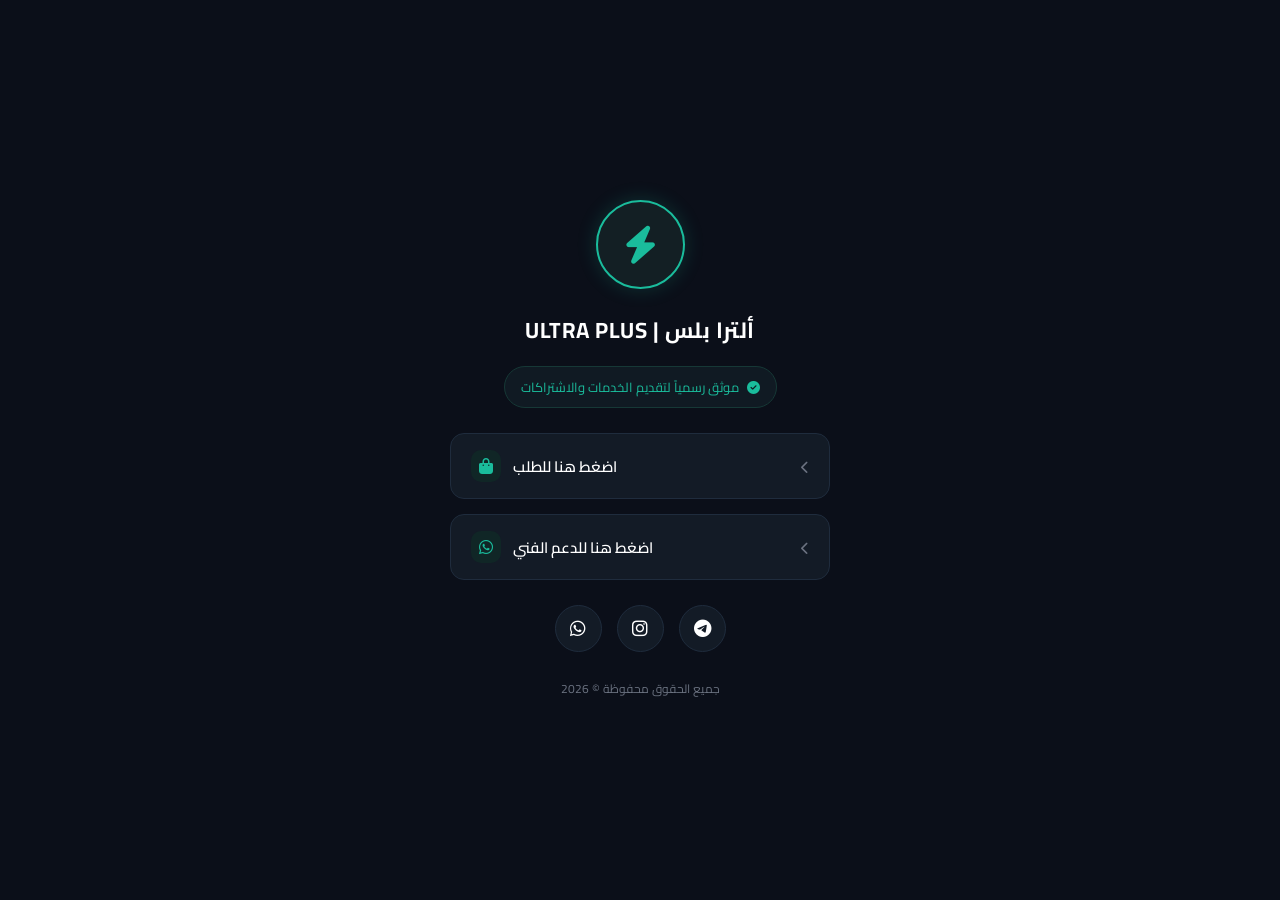
==== index.html @ 0cb1d500 "Update index.html" ====
<!DOCTYPE html>
<html lang="ar" dir="rtl">
<head>
    <meta charset="UTF-8">
    <meta name="viewport" content="width=device-width, initial-scale=1.0">
    <title>ألترا بلس | ULTRA PLUS</title>
    <link rel="stylesheet" href="https://cdnjs.cloudflare.com/ajax/libs/font-awesome/6.4.0/css/all.min.css">
    <style>
        @import url('https://fonts.googleapis.com/css2?family=Cairo:wght@400;600;700&display=swap');

        body.landing-body {
            background-color: #0b0f19;
            color: #ffffff;
            font-family: 'Cairo', sans-serif;
            margin: 0;
            padding: 0;
            display: flex;
            flex-direction: column;
            align-items: center;
            justify-content: center;
            min-height: 100vh;
        }

        .landing-container {
            width: 100%;
            max-width: 420px;
            padding: 20px;
            text-align: center;
            box-sizing: border-box;
        }

        .landing-logo {
            width: 85px;
            height: 85px;
            background-color: #131f24;
            border: 2px solid #1abc9c;
            border-radius: 50%;
            display: flex;
            align-items: center;
            justify-content: center;
            margin: 0 auto 20px auto;
            box-shadow: 0 0 20px rgba(26, 188, 156, 0.2);
        }

        .landing-logo i {
            font-size: 38px;
            color: #1abc9c;
        }

        .landing-title {
            font-size: 22px;
            font-weight: bold;
            margin-bottom: 15px;
            letter-spacing: 0.5px;
        }

        .landing-title span {
            color: #ffffff;
        }

        .verified-badge {
            background-color: #101a23;
            border: 1px solid #163836;
            color: #1abc9c;
            padding: 8px 16px;
            border-radius: 30px;
            font-size: 13px;
            margin-bottom: 25px;
            display: inline-flex;
            align-items: center;
            gap: 8px;
        }

        .verified-badge i {
            color: #1abc9c;
        }

        .landing-btn {
            display: flex;
            align-items: center;
            justify-content: space-between;
            background-color: #131b26;
            border: 1px solid #1f2c3d;
            color: #ffffff;
            padding: 16px 20px;
            border-radius: 14px;
            text-decoration: none;
            margin-bottom: 15px;
            transition: 0.3s;
        }

        .landing-btn:hover {
            border-color: #1abc9c;
        }

        .btn-right-content {
            display: flex;
            align-items: center;
            gap: 12px;
            font-size: 15px;
            font-weight: 600;
        }

        .btn-right-content i {
            color: #1abc9c;
            background-color: #102626;
            padding: 8px;
            border-radius: 10px;
            font-size: 16px;
        }

        .btn-left-content i {
            color: #6b7280;
            font-size: 13px;
        }

        .social-icons {
            display: flex;
            justify-content: center;
            gap: 15px;
            margin: 25px 0;
        }

        .social-icons a {
            color: #ffffff;
            background-color: #131b26;
            border: 1px solid #1f2c3d;
            width: 45px;
            height: 45px;
            border-radius: 50%;
            display: flex;
            align-items: center;
            justify-content: center;
            font-size: 18px;
            transition: 0.3s;
            text-decoration: none;
        }

        .social-icons a:hover {
            border-color: #1abc9c;
            color: #1abc9c;
        }

        .landing-footer {
            color: #6b7280;
            font-size: 12px;
            margin-top: 15px;
        }
    </style>
</head>
<body class="landing-body">

    <div class="landing-container">
        <!-- الأيقونة اللي فوق -->
        <div class="landing-logo">
            <i class="fa-solid fa-bolt"></i>
        </div>

        <!-- العنوان -->
        <h1 class="landing-title">ألترا بلس <span>| ULTRA PLUS</span></h1>
        
        <!-- شارة التوثيق -->
        <div class="verified-badge">
            <i class="fa-solid fa-circle-check"></i> موثق رسمياً لتقديم الخدمات والاشتراكات
        </div>

        <!-- زر الطلب -->
        <a href="store.html" class="landing-btn">
            <div class="btn-left-content"><i class="fa-solid fa-chevron-left"></i></div>
            <div class="btn-right-content">
                <span>اضغط هنا للطلب</span>
                <i class="fa-solid fa-bag-shopping"></i>
            </div>
        </a>

        <!-- زر الدعم الفني -->
        <a href="https://wa.me/" target="_blank" class="landing-btn">
            <div class="btn-left-content"><i class="fa-solid fa-chevron-left"></i></div>
            <div class="btn-right-content">
                <span>اضغط هنا للدعم الفني</span>
                <i class="fa-brands fa-whatsapp"></i>
            </div>
        </a>

        <!-- أيقونات التواصل الاجتماعي -->
        <div class="social-icons">
            <a href="#"><i class="fa-brands fa-telegram"></i></a>
            <a href="#"><i class="fa-brands fa-instagram"></i></a>
            <a href="#"><i class="fa-brands fa-whatsapp"></i></a>
        </div>

        <footer class="landing-footer">جميع الحقوق محفوظة © 2026</footer>
    </div>

</body>
</html>
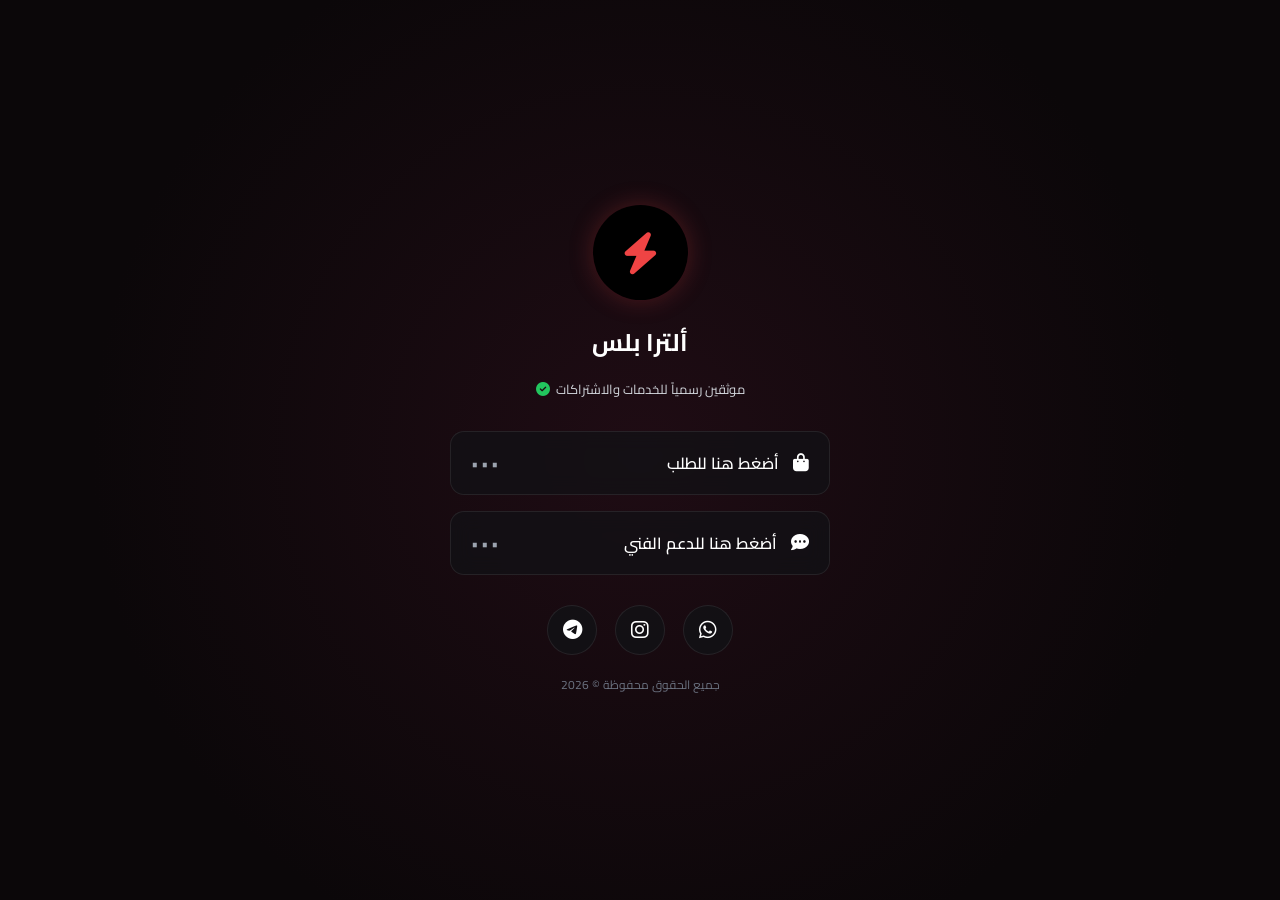
==== commit 52e5a65b: "Update index.html" ====
--- a/index.html
+++ b/index.html
@@ -9,7 +9,8 @@
         @import url('https://fonts.googleapis.com/css2?family=Cairo:wght@400;600;700&display=swap');
 
         body.landing-body {
-            background-color: #0b0f19;
+            background-color: #0b0709;
+            background-image: radial-gradient(circle at center, #1f0c14 0%, #0b0709 70%);
             color: #ffffff;
             font-family: 'Cairo', sans-serif;
             margin: 0;
@@ -19,6 +20,7 @@
             align-items: center;
             justify-content: center;
             min-height: 100vh;
+            direction: rtl;
         }
 
         .landing-container {
@@ -30,166 +32,165 @@
         }
 
         .landing-logo {
-            width: 85px;
-            height: 85px;
-            background-color: #131f24;
-            border: 2px solid #1abc9c;
+            width: 95px;
+            height: 95px;
+            background-color: #000000;
             border-radius: 50%;
             display: flex;
             align-items: center;
             justify-content: center;
             margin: 0 auto 20px auto;
-            box-shadow: 0 0 20px rgba(26, 188, 156, 0.2);
+            box-shadow: 0 0 25px rgba(239, 68, 68, 0.25);
+            overflow: hidden;
         }
 
         .landing-logo i {
-            font-size: 38px;
-            color: #1abc9c;
+            font-size: 42px;
+            color: #ef4444;
         }
 
         .landing-title {
-            font-size: 22px;
+            font-size: 24px;
             font-weight: bold;
-            margin-bottom: 15px;
+            margin-bottom: 8px;
             letter-spacing: 0.5px;
         }
 
-        .landing-title span {
-            color: #ffffff;
-        }
-
         .verified-badge {
-            background-color: #101a23;
-            border: 1px solid #163836;
-            color: #1abc9c;
-            padding: 8px 16px;
-            border-radius: 30px;
+            color: #d1d5db;
             font-size: 13px;
-            margin-bottom: 25px;
+            margin-bottom: 30px;
             display: inline-flex;
             align-items: center;
-            gap: 8px;
+            justify-content: center;
+            gap: 6px;
         }
 
         .verified-badge i {
-            color: #1abc9c;
+            color: #22c55e;
+            font-size: 14px;
         }
 
         .landing-btn {
             display: flex;
             align-items: center;
             justify-content: space-between;
-            background-color: #131b26;
-            border: 1px solid #1f2c3d;
+            background-color: rgba(18, 18, 22, 0.75);
+            border: 1px solid rgba(255, 255, 255, 0.08);
+            backdrop-filter: blur(10px);
             color: #ffffff;
             padding: 16px 20px;
             border-radius: 14px;
             text-decoration: none;
-            margin-bottom: 15px;
+            margin-bottom: 16px;
             transition: 0.3s;
         }
 
         .landing-btn:hover {
-            border-color: #1abc9c;
+            background-color: rgba(30, 30, 38, 0.9);
+            border-color: rgba(239, 68, 68, 0.4);
         }
 
         .btn-right-content {
             display: flex;
             align-items: center;
-            gap: 12px;
-            font-size: 15px;
+            gap: 14px;
+            font-size: 16px;
             font-weight: 600;
         }
 
         .btn-right-content i {
-            color: #1abc9c;
-            background-color: #102626;
-            padding: 8px;
-            border-radius: 10px;
-            font-size: 16px;
+            font-size: 18px;
+            color: #ffffff;
         }
 
-        .btn-left-content i {
-            color: #6b7280;
-            font-size: 13px;
+        .btn-dots {
+            color: #9ca3af;
+            font-size: 16px;
+            letter-spacing: 2px;
         }
 
         .social-icons {
             display: flex;
             justify-content: center;
-            gap: 15px;
-            margin: 25px 0;
+            gap: 18px;
+            margin: 30px 0 20px 0;
         }
 
         .social-icons a {
             color: #ffffff;
-            background-color: #131b26;
-            border: 1px solid #1f2c3d;
-            width: 45px;
-            height: 45px;
+            background-color: rgba(18, 18, 22, 0.8);
+            border: 1px solid rgba(255, 255, 255, 0.08);
+            width: 48px;
+            height: 48px;
             border-radius: 50%;
             display: flex;
             align-items: center;
             justify-content: center;
-            font-size: 18px;
+            font-size: 20px;
             transition: 0.3s;
             text-decoration: none;
         }
 
         .social-icons a:hover {
-            border-color: #1abc9c;
-            color: #1abc9c;
+            background-color: rgba(30, 30, 38, 1);
+            border-color: rgba(239, 68, 68, 0.4);
         }
 
         .landing-footer {
             color: #6b7280;
             font-size: 12px;
-            margin-top: 15px;
+            margin-top: 20px;
+            line-height: 1.6;
         }
     </style>
 </head>
 <body class="landing-body">
 
     <div class="landing-container">
-        <!-- الأيقونة اللي فوق -->
+        <!-- الشعار الدائري -->
         <div class="landing-logo">
             <i class="fa-solid fa-bolt"></i>
         </div>
 
         <!-- العنوان -->
-        <h1 class="landing-title">ألترا بلس <span>| ULTRA PLUS</span></h1>
+        <h1 class="landing-title">ألترا بلس</h1>
         
         <!-- شارة التوثيق -->
         <div class="verified-badge">
-            <i class="fa-solid fa-circle-check"></i> موثق رسمياً لتقديم الخدمات والاشتراكات
+            <span>موثقين رسمياً للخدمات والاشتراكات</span>
+            <i class="fa-solid fa-circle-check"></i>
         </div>
 
         <!-- زر الطلب -->
         <a href="store.html" class="landing-btn">
-            <div class="btn-left-content"><i class="fa-solid fa-chevron-left"></i></div>
             <div class="btn-right-content">
-                <span>اضغط هنا للطلب</span>
                 <i class="fa-solid fa-bag-shopping"></i>
+                <span>أضغط هنا للطلب</span>
             </div>
+            <div class="btn-dots">•••</div>
         </a>
 
         <!-- زر الدعم الفني -->
         <a href="https://wa.me/" target="_blank" class="landing-btn">
-            <div class="btn-left-content"><i class="fa-solid fa-chevron-left"></i></div>
             <div class="btn-right-content">
-                <span>اضغط هنا للدعم الفني</span>
-                <i class="fa-brands fa-whatsapp"></i>
+                <i class="fa-solid fa-comment-dots"></i>
+                <span>أضغط هنا للدعم الفني</span>
             </div>
+            <div class="btn-dots">•••</div>
         </a>
 
         <!-- أيقونات التواصل الاجتماعي -->
         <div class="social-icons">
+            <a href="#"><i class="fa-brands fa-whatsapp"></i></a>
+            <a href="#"><i class="fa-brands fa-instagram"></i></a>
             <a href="#"><i class="fa-brands fa-telegram"></i></a>
-            <a href="#"><i class="fa-brands fa-instagram"></i></a>
-            <a href="#"><i class="fa-brands fa-whatsapp"></i></a>
         </div>
 
-        <footer class="landing-footer">جميع الحقوق محفوظة © 2026</footer>
+        <!-- الفوتر -->
+        <footer class="landing-footer">
+            جميع الحقوق محفوظة © 2026
+        </footer>
     </div>
 
 </body>
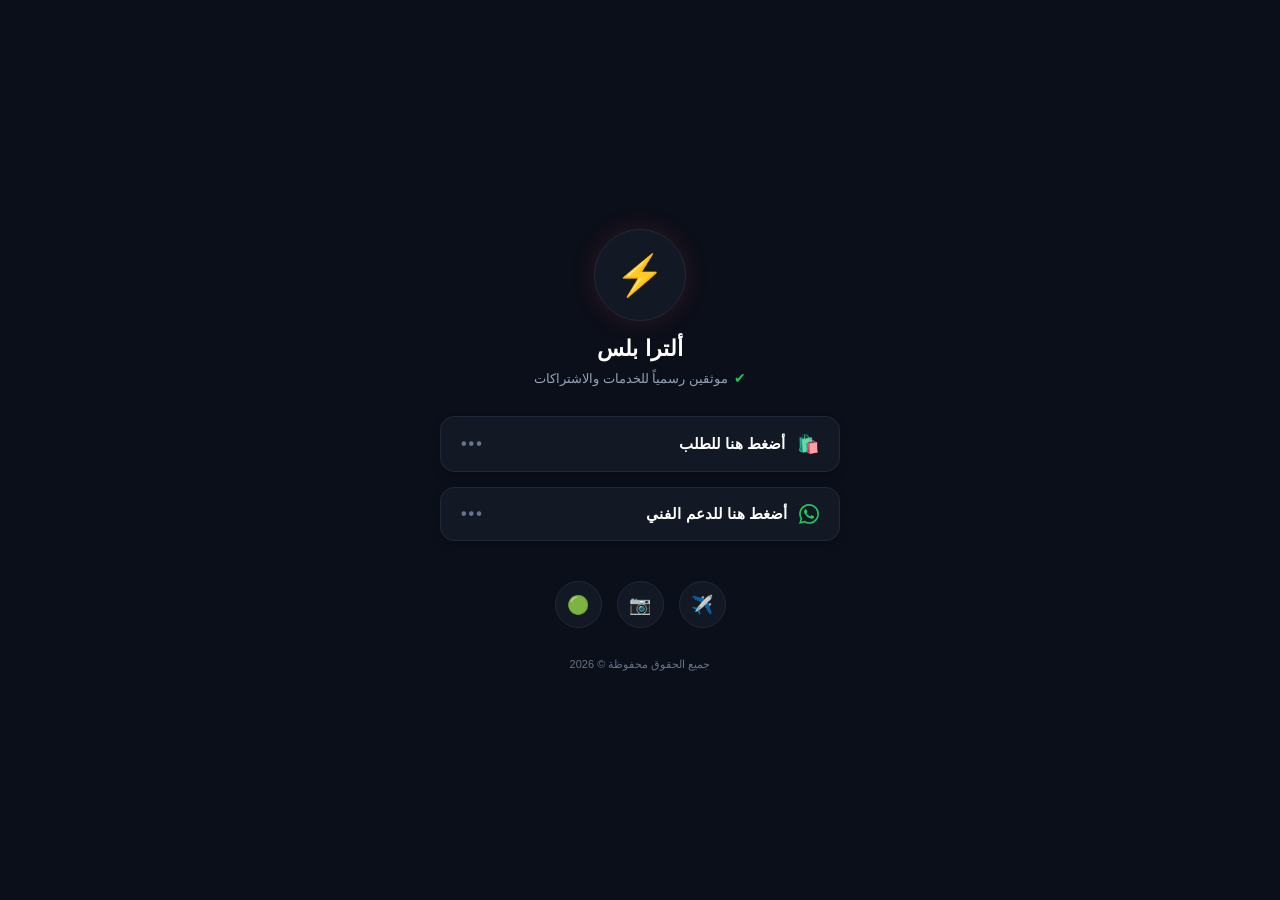
==== commit 186945d5: "Update index.html" ====
--- a/index.html
+++ b/index.html
@@ -3,195 +3,211 @@
 <head>
     <meta charset="UTF-8">
     <meta name="viewport" content="width=device-width, initial-scale=1.0">
-    <title>ألترا بلس | ULTRA PLUS</title>
-    <link rel="stylesheet" href="https://cdnjs.cloudflare.com/ajax/libs/font-awesome/6.4.0/css/all.min.css">
+    <title>ألترا بلس</title>
     <style>
-        @import url('https://fonts.googleapis.com/css2?family=Cairo:wght@400;600;700&display=swap');
-
-        body.landing-body {
-            background-color: #0b0709;
-            background-image: radial-gradient(circle at center, #1f0c14 0%, #0b0709 70%);
-            color: #ffffff;
-            font-family: 'Cairo', sans-serif;
+        body {
+            background-color: #0b0f19;
+            font-family: Tahoma, sans-serif;
+            direction: rtl;
+            color: #fff;
             margin: 0;
             padding: 0;
             display: flex;
-            flex-direction: column;
-            align-items: center;
-            justify-content: center;
+            justify-content: center;
+            align-items: center;
             min-height: 100vh;
-            direction: rtl;
-        }
-
-        .landing-container {
+        }
+
+        .profile-container {
             width: 100%;
-            max-width: 420px;
+            max-width: 400px;
             padding: 20px;
             text-align: center;
-            box-sizing: border-box;
-        }
-
-        .landing-logo {
-            width: 95px;
-            height: 95px;
-            background-color: #000000;
+            display: flex;
+            flex-direction: column;
+            align-items: center;
+        }
+
+        /* الشعار والدائرة */
+        .logo-wrapper {
+            width: 90px;
+            height: 90px;
+            background-color: #121824;
             border-radius: 50%;
             display: flex;
             align-items: center;
             justify-content: center;
-            margin: 0 auto 20px auto;
-            box-shadow: 0 0 25px rgba(239, 68, 68, 0.25);
-            overflow: hidden;
-        }
-
-        .landing-logo i {
-            font-size: 42px;
+            margin-bottom: 15px;
+            box-shadow: 0 0 25px rgba(239, 68, 68, 0.15);
+            border: 1px solid #1e293b;
+        }
+
+        .lightning-icon {
+            font-size: 40px;
             color: #ef4444;
         }
 
-        .landing-title {
-            font-size: 24px;
+        /* العنوان */
+        .profile-title {
+            font-size: 22px;
             font-weight: bold;
             margin-bottom: 8px;
-            letter-spacing: 0.5px;
-        }
-
+            color: #fff;
+        }
+
+        /* شارة التوثيق */
         .verified-badge {
-            color: #d1d5db;
+            display: flex;
+            align-items: center;
+            justify-content: center;
+            gap: 6px;
             font-size: 13px;
+            color: #94a3b8;
             margin-bottom: 30px;
-            display: inline-flex;
-            align-items: center;
-            justify-content: center;
-            gap: 6px;
-        }
-
-        .verified-badge i {
+        }
+
+        .verified-badge span {
             color: #22c55e;
             font-size: 14px;
         }
 
-        .landing-btn {
-            display: flex;
-            align-items: center;
-            justify-content: space-between;
-            background-color: rgba(18, 18, 22, 0.75);
-            border: 1px solid rgba(255, 255, 255, 0.08);
-            backdrop-filter: blur(10px);
-            color: #ffffff;
+        /* الأزرار */
+        .action-button {
+            background-color: #121824;
+            border: 1px solid #1e293b;
+            color: #fff;
+            width: 100%;
             padding: 16px 20px;
             border-radius: 14px;
+            font-size: 15px;
+            font-weight: bold;
+            margin-bottom: 15px;
+            display: flex;
+            align-items: center;
+            justify-content: space-between;
+            cursor: pointer;
             text-decoration: none;
-            margin-bottom: 16px;
-            transition: 0.3s;
-        }
-
-        .landing-btn:hover {
-            background-color: rgba(30, 30, 38, 0.9);
-            border-color: rgba(239, 68, 68, 0.4);
-        }
-
-        .btn-right-content {
-            display: flex;
-            align-items: center;
-            gap: 14px;
+            transition: 0.2s ease;
+            box-shadow: 0 4px 10px rgba(0, 0, 0, 0.2);
+            box-sizing: border-box;
+        }
+
+        .action-button:hover {
+            border-color: #ef4444;
+            background-color: #161f30;
+        }
+
+        .btn-content {
+            display: flex;
+            align-items: center;
+            gap: 12px;
+        }
+
+        .btn-icon {
+            font-size: 18px;
+            display: flex;
+            align-items: center;
+            justify-content: center;
+        }
+
+        .btn-icon svg {
+            width: 20px;
+            height: 20px;
+            fill: #22c55e;
+        }
+
+        .dots {
+            color: #64748b;
+            letter-spacing: 2px;
             font-size: 16px;
-            font-weight: 600;
-        }
-
-        .btn-right-content i {
+        }
+
+        /* أيقونات التواصل الاجتماعي */
+        .social-links {
+            display: flex;
+            justify-content: center;
+            gap: 15px;
+            margin: 25px 0 20px 0;
+        }
+
+        .social-icon {
+            width: 45px;
+            height: 45px;
+            background-color: #121824;
+            border: 1px solid #1e293b;
+            border-radius: 50%;
+            display: flex;
+            align-items: center;
+            justify-content: center;
+            color: #fff;
+            text-decoration: none;
             font-size: 18px;
-            color: #ffffff;
-        }
-
-        .btn-dots {
-            color: #9ca3af;
-            font-size: 16px;
-            letter-spacing: 2px;
-        }
-
-        .social-icons {
-            display: flex;
-            justify-content: center;
-            gap: 18px;
-            margin: 30px 0 20px 0;
-        }
-
-        .social-icons a {
-            color: #ffffff;
-            background-color: rgba(18, 18, 22, 0.8);
-            border: 1px solid rgba(255, 255, 255, 0.08);
-            width: 48px;
-            height: 48px;
-            border-radius: 50%;
-            display: flex;
-            align-items: center;
-            justify-content: center;
-            font-size: 20px;
-            transition: 0.3s;
-            text-decoration: none;
-        }
-
-        .social-icons a:hover {
-            background-color: rgba(30, 30, 38, 1);
-            border-color: rgba(239, 68, 68, 0.4);
-        }
-
-        .landing-footer {
-            color: #6b7280;
-            font-size: 12px;
-            margin-top: 20px;
-            line-height: 1.6;
+            transition: 0.2s;
+        }
+
+        .social-icon:hover {
+            background-color: #1e293b;
+            border-color: #64748b;
+        }
+
+        /* حقوق النشر */
+        .footer-text {
+            font-size: 11px;
+            color: #64748b;
+            margin-top: 10px;
         }
     </style>
 </head>
-<body class="landing-body">
-
-    <div class="landing-container">
-        <!-- الشعار الدائري -->
-        <div class="landing-logo">
-            <i class="fa-solid fa-bolt"></i>
+<body>
+
+<div class="profile-container">
+    
+    <!-- الشعار الدائري -->
+    <div class="logo-wrapper">
+        <div class="lightning-icon">⚡</div>
+    </div>
+
+    <!-- اسم المتجر -->
+    <div class="profile-title">ألترا بلس</div>
+
+    <!-- شارة التوثيق -->
+    <div class="verified-badge">
+        <span>✔</span> موثقين رسمياً للخدمات والاشتراكات
+    </div>
+
+    <!-- زر الطلب -->
+    <a href="#" class="action-button">
+        <div class="btn-content">
+            <span class="btn-icon">🛍️</span>
+            <span>أضغط هنا للطلب</span>
         </div>
-
-        <!-- العنوان -->
-        <h1 class="landing-title">ألترا بلس</h1>
-        
-        <!-- شارة التوثيق -->
-        <div class="verified-badge">
-            <span>موثقين رسمياً للخدمات والاشتراكات</span>
-            <i class="fa-solid fa-circle-check"></i>
+        <div class="dots">•••</div>
+    </a>
+
+    <!-- زر الدعم الفني (بأيقونة الواتساب الرسمية) -->
+    <a href="#" class="action-button">
+        <div class="btn-content">
+            <span class="btn-icon">
+                <svg viewBox="0 0 24 24"><path d="M.057 24l1.687-6.163c-1.041-1.804-1.588-3.849-1.587-5.946.003-6.556 5.338-11.891 11.893-11.891 3.181.001 6.167 1.24 8.413 3.488 2.245 2.248 3.481 5.236 3.48 8.414-.003 6.557-5.338 11.892-11.893 11.892-1.99-.001-3.951-.5-5.688-1.448l-6.305 1.654zm6.597-3.807c1.676.995 3.276 1.591 5.392 1.592 5.448 0 9.886-4.434 9.889-9.885.002-5.462-4.415-9.89-9.881-9.892-5.452 0-9.887 4.434-9.889 9.884-.001 2.225.651 3.891 1.746 5.634l-.999 3.648 3.742-.981zm11.387-5.464c-.074-.124-.272-.198-.57-.347-.297-.149-1.758-.868-2.031-.967-.272-.099-.47-.149-.669.149-.198.297-.768.967-.941 1.165-.173.198-.347.223-.644.074-.297-.149-1.255-.462-2.39-1.475-.883-.788-1.48-1.761-1.653-2.059-.173-.297-.018-.458.13-.606.134-.133.297-.347.446-.521.151-.172.2-.296.3-.495.099-.198.05-.372-.025-.521-.075-.124-.669-1.611-.916-2.206-.242-.579-.487-.501-.669-.51l-.57-.01c-.198 0-.52.074-.792.372s-1.04 1.016-1.04 2.479 1.065 2.876 1.213 3.074c.149.198 2.095 3.2 5.076 4.487.709.306 1.263.489 1.694.626.712.226 1.36.194 1.872.118.571-.085 1.758-.719 2.006-1.413.248-.695.248-1.29.173-1.414z"/></svg>
+            </span>
+            <span>أضغط هنا للدعم الفني</span>
         </div>
-
-        <!-- زر الطلب -->
-        <a href="store.html" class="landing-btn">
-            <div class="btn-right-content">
-                <i class="fa-solid fa-bag-shopping"></i>
-                <span>أضغط هنا للطلب</span>
-            </div>
-            <div class="btn-dots">•••</div>
-        </a>
-
-        <!-- زر الدعم الفني -->
-        <a href="https://wa.me/" target="_blank" class="landing-btn">
-            <div class="btn-right-content">
-                <i class="fa-solid fa-comment-dots"></i>
-                <span>أضغط هنا للدعم الفني</span>
-            </div>
-            <div class="btn-dots">•••</div>
-        </a>
-
-        <!-- أيقونات التواصل الاجتماعي -->
-        <div class="social-icons">
-            <a href="#"><i class="fa-brands fa-whatsapp"></i></a>
-            <a href="#"><i class="fa-brands fa-instagram"></i></a>
-            <a href="#"><i class="fa-brands fa-telegram"></i></a>
-        </div>
-
-        <!-- الفوتر -->
-        <footer class="landing-footer">
-            جميع الحقوق محفوظة © 2026
-        </footer>
-    </div>
+        <div class="dots">•••</div>
+    </a>
+
+    <!-- وسائل التواصل الاجتماعي -->
+    <div class="social-links">
+        <a href="#" class="social-icon">✈️</a>
+        <a href="#" class="social-icon">📷</a>
+        <a href="#" class="social-icon">🟢</a>
+    </div>
+
+    <!-- حقوق النشر -->
+    <div class="footer-text">
+        جميع الحقوق محفوظة © 2026
+    </div>
+
+</div>
 
 </body>
 </html>
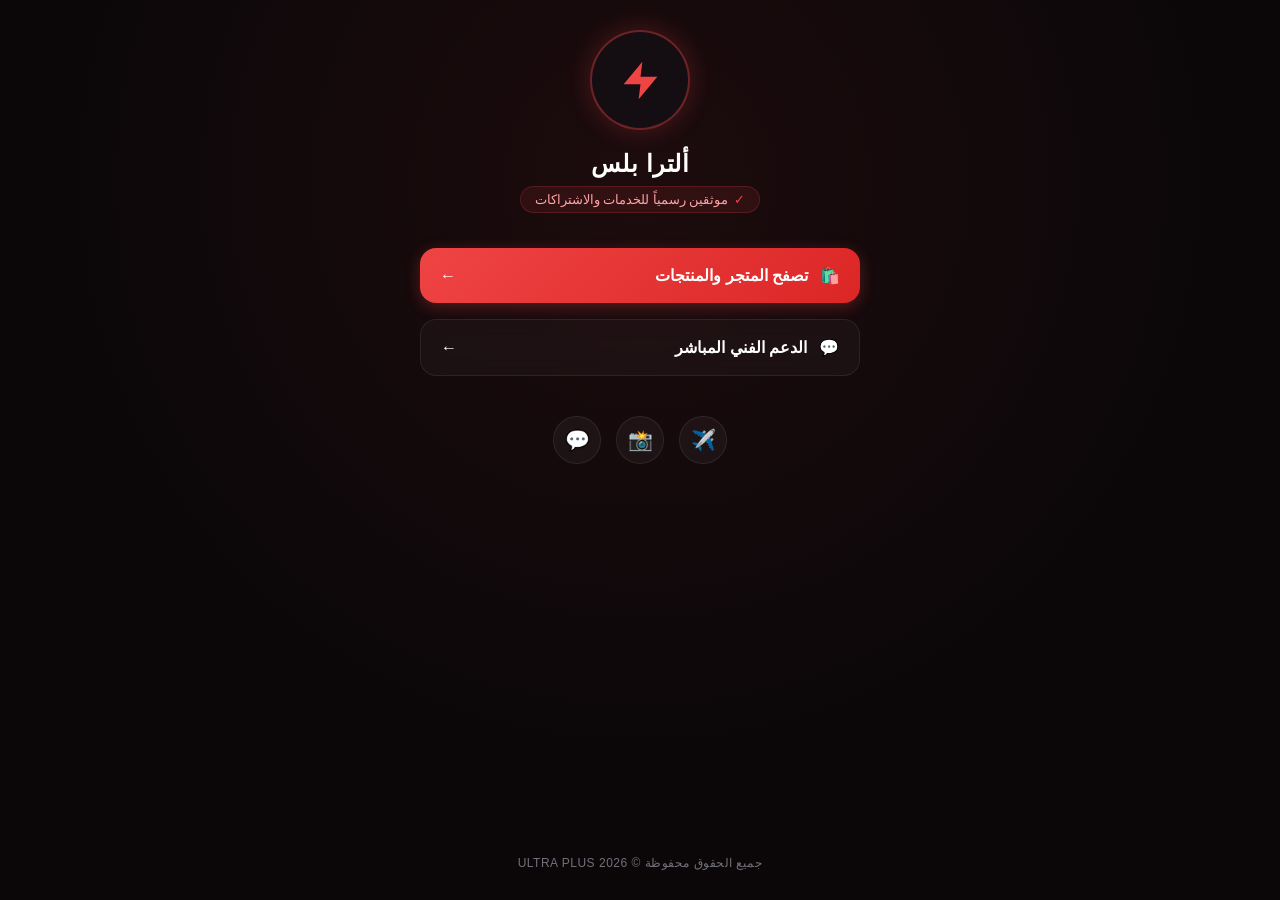
==== commit f2875bbb: "Update index.html" ====
--- a/index.html
+++ b/index.html
@@ -3,211 +3,195 @@
 <head>
     <meta charset="UTF-8">
     <meta name="viewport" content="width=device-width, initial-scale=1.0">
-    <title>ألترا بلس</title>
+    <title>ألترا بلس | ULTRA PLUS</title>
     <style>
-        body {
-            background-color: #0b0f19;
-            font-family: Tahoma, sans-serif;
-            direction: rtl;
-            color: #fff;
+        * {
             margin: 0;
             padding: 0;
-            display: flex;
-            justify-content: center;
-            align-items: center;
+            box-sizing: border-box;
+            font-family: 'Segoe UI', Tahoma, Geneva, Verdana, sans-serif;
+        }
+        body {
+            background-color: #0b0709;
+            color: #ffffff;
             min-height: 100vh;
-        }
-
-        .profile-container {
-            width: 100%;
-            max-width: 400px;
-            padding: 20px;
-            text-align: center;
             display: flex;
             flex-direction: column;
             align-items: center;
+            justify-content: space-between;
+            padding: 30px 20px;
+            background-image: radial-gradient(circle at 50% 20%, rgba(239, 68, 68, 0.08) 0%, transparent 60%);
         }
-
-        /* الشعار والدائرة */
-        .logo-wrapper {
-            width: 90px;
-            height: 90px;
-            background-color: #121824;
+        .main-content {
+            width: 100%;
+            max-width: 440px;
+            display: flex;
+            flex-direction: column;
+            align-items: center;
+            text-align: center;
+        }
+        /* الشعار الدائري الفخم */
+        .logo-container {
+            position: relative;
+            margin-bottom: 20px;
+        }
+        .logo {
+            width: 100px;
+            height: 100px;
             border-radius: 50%;
+            background: #140d12;
+            border: 2px solid rgba(239, 68, 68, 0.4);
             display: flex;
             align-items: center;
             justify-content: center;
-            margin-bottom: 15px;
-            box-shadow: 0 0 25px rgba(239, 68, 68, 0.15);
-            border: 1px solid #1e293b;
+            box-shadow: 0 0 25px rgba(239, 68, 68, 0.25);
         }
-
-        .lightning-icon {
-            font-size: 40px;
+        .logo svg, .logo img {
+            width: 45px;
+            height: 45px;
+            fill: #ef4444;
+        }
+        /* العنوان والتوثيق */
+        h1 {
+            font-size: 24px;
+            font-weight: 800;
+            color: #ffffff;
+            margin-bottom: 8px;
+            letter-spacing: 0.5px;
+        }
+        .verified-badge {
+            display: inline-flex;
+            align-items: center;
+            gap: 6px;
+            background: rgba(239, 68, 68, 0.1);
+            border: 1px solid rgba(239, 68, 68, 0.2);
+            padding: 5px 14px;
+            border-radius: 20px;
+            font-size: 13px;
+            color: #fca5a5;
+            margin-bottom: 35px;
+        }
+        .verified-badge span {
             color: #ef4444;
         }
-
-        /* العنوان */
-        .profile-title {
-            font-size: 22px;
-            font-weight: bold;
-            margin-bottom: 8px;
-            color: #fff;
+        /* الأزرار الرئيسية */
+        .links-container {
+            width: 100%;
+            display: flex;
+            flex-direction: column;
+            gap: 16px;
         }
-
-        /* شارة التوثيق */
-        .verified-badge {
-            display: flex;
-            align-items: center;
-            justify-content: center;
-            gap: 6px;
-            font-size: 13px;
-            color: #94a3b8;
-            margin-bottom: 30px;
-        }
-
-        .verified-badge span {
-            color: #22c55e;
-            font-size: 14px;
-        }
-
-        /* الأزرار */
-        .action-button {
-            background-color: #121824;
-            border: 1px solid #1e293b;
-            color: #fff;
-            width: 100%;
-            padding: 16px 20px;
-            border-radius: 14px;
-            font-size: 15px;
-            font-weight: bold;
-            margin-bottom: 15px;
+        .btn {
+            background: rgba(255, 255, 255, 0.03);
+            border: 1px solid rgba(255, 255, 255, 0.08);
+            border-radius: 16px;
+            padding: 18px 20px;
+            color: #ffffff;
+            text-decoration: none;
+            font-size: 16px;
+            font-weight: 600;
             display: flex;
             align-items: center;
             justify-content: space-between;
-            cursor: pointer;
-            text-decoration: none;
-            transition: 0.2s ease;
-            box-shadow: 0 4px 10px rgba(0, 0, 0, 0.2);
-            box-sizing: border-box;
+            transition: all 0.3s ease;
+            backdrop-filter: blur(10px);
         }
-
-        .action-button:hover {
+        .btn:hover {
             border-color: #ef4444;
-            background-color: #161f30;
+            background: rgba(239, 68, 68, 0.05);
+            transform: translateY(-2px);
+            box-shadow: 0 5px 20px rgba(239, 68, 68, 0.15);
         }
-
+        .btn-primary {
+            background: linear-gradient(135deg, #ef4444, #dc2626);
+            border: none;
+            box-shadow: 0 4px 15px rgba(239, 68, 68, 0.3);
+        }
+        .btn-primary:hover {
+            background: linear-gradient(135deg, #dc2626, #b91c1c);
+        }
         .btn-content {
             display: flex;
             align-items: center;
             gap: 12px;
         }
-
-        .btn-icon {
-            font-size: 18px;
+        /* أيقونات السوشيال ميديا الدائرية تحت */
+        .social-icons {
             display: flex;
-            align-items: center;
-            justify-content: center;
+            gap: 15px;
+            margin-top: 40px;
         }
-
-        .btn-icon svg {
-            width: 20px;
-            height: 20px;
-            fill: #22c55e;
-        }
-
-        .dots {
-            color: #64748b;
-            letter-spacing: 2px;
-            font-size: 16px;
-        }
-
-        /* أيقونات التواصل الاجتماعي */
-        .social-links {
-            display: flex;
-            justify-content: center;
-            gap: 15px;
-            margin: 25px 0 20px 0;
-        }
-
-        .social-icon {
-            width: 45px;
-            height: 45px;
-            background-color: #121824;
-            border: 1px solid #1e293b;
+        .social-btn {
+            width: 48px;
+            height: 48px;
             border-radius: 50%;
+            background: rgba(255, 255, 255, 0.04);
+            border: 1px solid rgba(255, 255, 255, 0.08);
             display: flex;
             align-items: center;
             justify-content: center;
             color: #fff;
             text-decoration: none;
-            font-size: 18px;
-            transition: 0.2s;
+            font-size: 20px;
+            transition: all 0.2s;
         }
-
-        .social-icon:hover {
-            background-color: #1e293b;
-            border-color: #64748b;
+        .social-btn:hover {
+            border-color: #ef4444;
+            background: rgba(239, 68, 68, 0.1);
+            transform: scale(1.05);
         }
-
         /* حقوق النشر */
-        .footer-text {
-            font-size: 11px;
-            color: #64748b;
-            margin-top: 10px;
+        footer {
+            margin-top: 30px;
+            font-size: 12px;
+            color: #71717a;
+            letter-spacing: 0.5px;
         }
     </style>
 </head>
 <body>
 
-<div class="profile-container">
-    
-    <!-- الشعار الدائري -->
-    <div class="logo-wrapper">
-        <div class="lightning-icon">⚡</div>
+    <div class="main-content">
+        <!-- الشعار -->
+        <div class="logo-container">
+            <div class="logo">
+                <svg viewBox="0 0 24 24"><path d="M13 2L3 14h9l-1 8 10-12h-9l1-8z"/></svg>
+            </div>
+        </div>
+
+        <h1>ألترا بلس</h1>
+        <div class="verified-badge">
+            <span>✓</span> موثقين رسمياً للخدمات والاشتراكات
+        </div>
+
+        <!-- الأزرار -->
+        <div class="links-container">
+            <a href="store.html" class="btn btn-primary">
+                <div class="btn-content">
+                    <span>🛍️</span> تصفح المتجر والمنتجات
+                </div>
+                <span>←</span>
+            </a>
+
+            <a href="https://wa.me/9665xxxxxxxx?text=السلام عليكم، أريد الدعم الفني واستفسار" class="btn" target="_blank">
+                <div class="btn-content">
+                    <span>💬</span> الدعم الفني المباشر
+                </div>
+                <span>←</span>
+            </a>
+        </div>
+
+        <!-- السوشيال ميديا -->
+        <div class="social-icons">
+            <a href="#" class="social-btn" title="Telegram">✈️</a>
+            <a href="#" class="social-btn" title="Instagram">📸</a>
+            <a href="#" class="social-btn" title="WhatsApp">💬</a>
+        </div>
     </div>
 
-    <!-- اسم المتجر -->
-    <div class="profile-title">ألترا بلس</div>
-
-    <!-- شارة التوثيق -->
-    <div class="verified-badge">
-        <span>✔</span> موثقين رسمياً للخدمات والاشتراكات
-    </div>
-
-    <!-- زر الطلب -->
-    <a href="#" class="action-button">
-        <div class="btn-content">
-            <span class="btn-icon">🛍️</span>
-            <span>أضغط هنا للطلب</span>
-        </div>
-        <div class="dots">•••</div>
-    </a>
-
-    <!-- زر الدعم الفني (بأيقونة الواتساب الرسمية) -->
-    <a href="#" class="action-button">
-        <div class="btn-content">
-            <span class="btn-icon">
-                <svg viewBox="0 0 24 24"><path d="M.057 24l1.687-6.163c-1.041-1.804-1.588-3.849-1.587-5.946.003-6.556 5.338-11.891 11.893-11.891 3.181.001 6.167 1.24 8.413 3.488 2.245 2.248 3.481 5.236 3.48 8.414-.003 6.557-5.338 11.892-11.893 11.892-1.99-.001-3.951-.5-5.688-1.448l-6.305 1.654zm6.597-3.807c1.676.995 3.276 1.591 5.392 1.592 5.448 0 9.886-4.434 9.889-9.885.002-5.462-4.415-9.89-9.881-9.892-5.452 0-9.887 4.434-9.889 9.884-.001 2.225.651 3.891 1.746 5.634l-.999 3.648 3.742-.981zm11.387-5.464c-.074-.124-.272-.198-.57-.347-.297-.149-1.758-.868-2.031-.967-.272-.099-.47-.149-.669.149-.198.297-.768.967-.941 1.165-.173.198-.347.223-.644.074-.297-.149-1.255-.462-2.39-1.475-.883-.788-1.48-1.761-1.653-2.059-.173-.297-.018-.458.13-.606.134-.133.297-.347.446-.521.151-.172.2-.296.3-.495.099-.198.05-.372-.025-.521-.075-.124-.669-1.611-.916-2.206-.242-.579-.487-.501-.669-.51l-.57-.01c-.198 0-.52.074-.792.372s-1.04 1.016-1.04 2.479 1.065 2.876 1.213 3.074c.149.198 2.095 3.2 5.076 4.487.709.306 1.263.489 1.694.626.712.226 1.36.194 1.872.118.571-.085 1.758-.719 2.006-1.413.248-.695.248-1.29.173-1.414z"/></svg>
-            </span>
-            <span>أضغط هنا للدعم الفني</span>
-        </div>
-        <div class="dots">•••</div>
-    </a>
-
-    <!-- وسائل التواصل الاجتماعي -->
-    <div class="social-links">
-        <a href="#" class="social-icon">✈️</a>
-        <a href="#" class="social-icon">📷</a>
-        <a href="#" class="social-icon">🟢</a>
-    </div>
-
-    <!-- حقوق النشر -->
-    <div class="footer-text">
-        جميع الحقوق محفوظة © 2026
-    </div>
-
-</div>
+    <footer>
+        جميع الحقوق محفوظة © 2026 ULTRA PLUS
+    </footer>
 
 </body>
 </html>
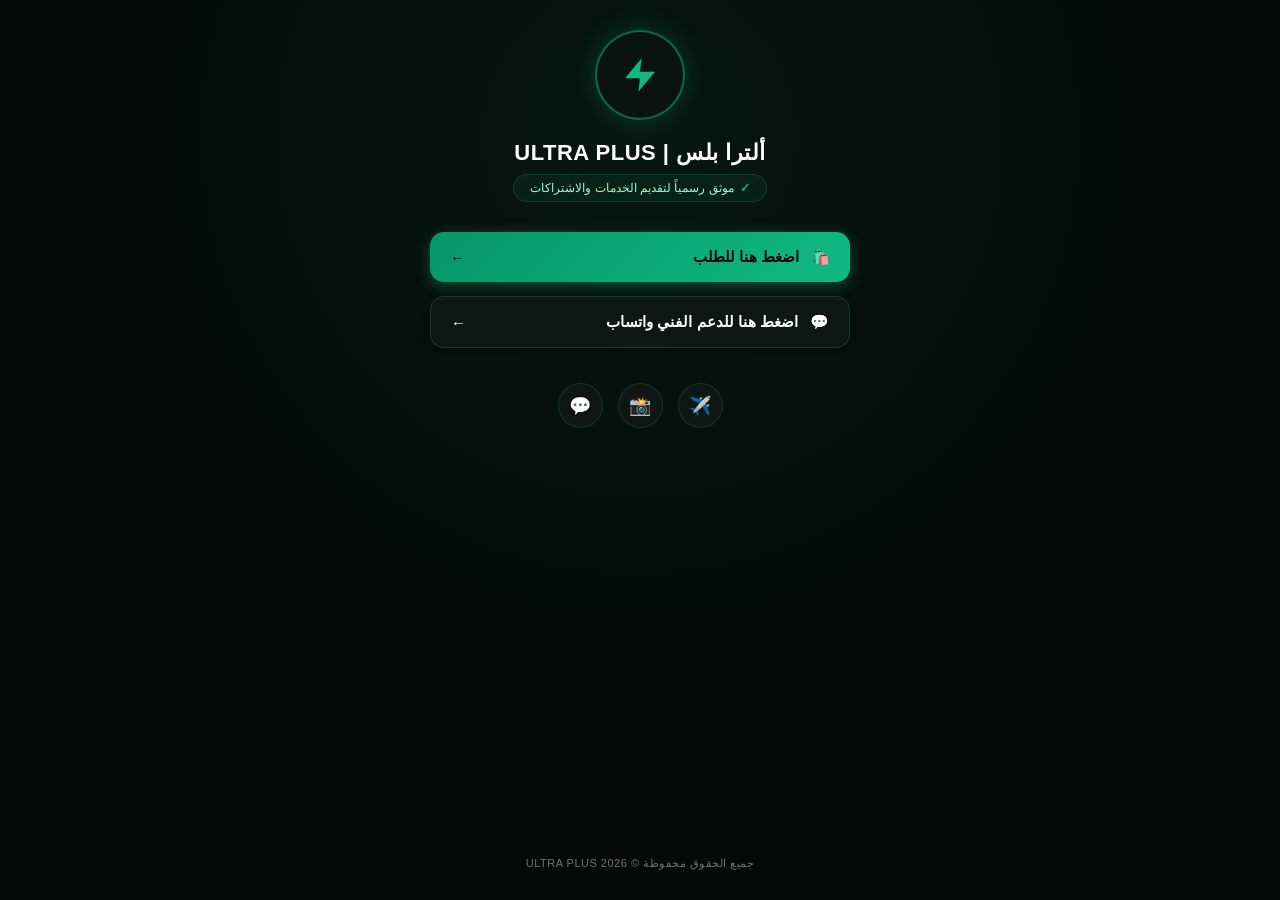
==== commit ec93af44: "Update index.html" ====
--- a/index.html
+++ b/index.html
@@ -12,7 +12,7 @@
             font-family: 'Segoe UI', Tahoma, Geneva, Verdana, sans-serif;
         }
         body {
-            background-color: #0b0709;
+            background-color: #060908; /* خلفية داكنة جداً عميقة */
             color: #ffffff;
             min-height: 100vh;
             display: flex;
@@ -20,130 +20,135 @@
             align-items: center;
             justify-content: space-between;
             padding: 30px 20px;
-            background-image: radial-gradient(circle at 50% 20%, rgba(239, 68, 68, 0.08) 0%, transparent 60%);
+            background-image: radial-gradient(circle at 50% 15%, rgba(16, 185, 129, 0.08) 0%, transparent 60%);
         }
         .main-content {
             width: 100%;
-            max-width: 440px;
+            max-width: 420px;
             display: flex;
             flex-direction: column;
             align-items: center;
             text-align: center;
         }
-        /* الشعار الدائري الفخم */
+        /* دائرة الشعار في الأعلى بلون نيون/تركوازي */
         .logo-container {
             position: relative;
             margin-bottom: 20px;
         }
         .logo {
-            width: 100px;
-            height: 100px;
+            width: 90px;
+            height: 90px;
             border-radius: 50%;
-            background: #140d12;
-            border: 2px solid rgba(239, 68, 68, 0.4);
+            background: #0b1310;
+            border: 2px solid rgba(16, 185, 129, 0.5);
             display: flex;
             align-items: center;
             justify-content: center;
-            box-shadow: 0 0 25px rgba(239, 68, 68, 0.25);
-        }
-        .logo svg, .logo img {
+            box-shadow: 0 0 25px rgba(16, 185, 129, 0.25);
+        }
+        .logo svg {
+            width: 40px;
+            height: 40px;
+            fill: #10b981;
+        }
+        /* الاسم */
+        h1 {
+            font-size: 22px;
+            font-weight: 800;
+            color: #ffffff;
+            margin-bottom: 8px;
+            letter-spacing: 0.5px;
+        }
+        /* عبارة موثوق رسمياً */
+        .verified-badge {
+            display: inline-flex;
+            align-items: center;
+            gap: 6px;
+            background: rgba(16, 185, 129, 0.08);
+            border: 1px solid rgba(16, 185, 129, 0.2);
+            padding: 6px 16px;
+            border-radius: 20px;
+            font-size: 12px;
+            color: #a7f3d0;
+            margin-bottom: 30px;
+        }
+        .verified-badge span {
+            color: #10b981;
+            font-weight: bold;
+        }
+        /* الأزرار الفخمة */
+        .links-container {
+            width: 100%;
+            display: flex;
+            flex-direction: column;
+            gap: 14px;
+        }
+        .btn {
+            background: #0f1714;
+            border: 1px solid rgba(16, 185, 129, 0.25);
+            border-radius: 14px;
+            padding: 16px 20px;
+            color: #ffffff;
+            text-decoration: none;
+            font-size: 15px;
+            font-weight: 600;
+            display: flex;
+            align-items: center;
+            justify-content: space-between;
+            transition: all 0.3s ease;
+            box-shadow: 0 4px 12px rgba(0, 0, 0, 0.3);
+        }
+        .btn:hover {
+            border-color: #10b981;
+            background: rgba(16, 185, 129, 0.08);
+            transform: translateY(-2px);
+            box-shadow: 0 0 20px rgba(16, 185, 129, 0.2);
+        }
+        .btn-primary {
+            background: linear-gradient(135deg, #059669, #10b981);
+            border: none;
+            color: #060908;
+            font-weight: bold;
+            box-shadow: 0 4px 15px rgba(16, 185, 129, 0.35);
+        }
+        .btn-primary:hover {
+            background: linear-gradient(135deg, #047857, #059669);
+            color: #ffffff;
+        }
+        .btn-content {
+            display: flex;
+            align-items: center;
+            gap: 12px;
+        }
+        /* أيقونات السوشيال ميديا الدائرية تحت */
+        .social-icons {
+            display: flex;
+            gap: 15px;
+            margin-top: 35px;
+        }
+        .social-btn {
             width: 45px;
             height: 45px;
-            fill: #ef4444;
-        }
-        /* العنوان والتوثيق */
-        h1 {
-            font-size: 24px;
-            font-weight: 800;
-            color: #ffffff;
-            margin-bottom: 8px;
-            letter-spacing: 0.5px;
-        }
-        .verified-badge {
-            display: inline-flex;
-            align-items: center;
-            gap: 6px;
-            background: rgba(239, 68, 68, 0.1);
-            border: 1px solid rgba(239, 68, 68, 0.2);
-            padding: 5px 14px;
-            border-radius: 20px;
-            font-size: 13px;
-            color: #fca5a5;
-            margin-bottom: 35px;
-        }
-        .verified-badge span {
-            color: #ef4444;
-        }
-        /* الأزرار الرئيسية */
-        .links-container {
-            width: 100%;
-            display: flex;
-            flex-direction: column;
-            gap: 16px;
-        }
-        .btn {
-            background: rgba(255, 255, 255, 0.03);
-            border: 1px solid rgba(255, 255, 255, 0.08);
-            border-radius: 16px;
-            padding: 18px 20px;
-            color: #ffffff;
-            text-decoration: none;
-            font-size: 16px;
-            font-weight: 600;
-            display: flex;
-            align-items: center;
-            justify-content: space-between;
-            transition: all 0.3s ease;
-            backdrop-filter: blur(10px);
-        }
-        .btn:hover {
-            border-color: #ef4444;
-            background: rgba(239, 68, 68, 0.05);
-            transform: translateY(-2px);
-            box-shadow: 0 5px 20px rgba(239, 68, 68, 0.15);
-        }
-        .btn-primary {
-            background: linear-gradient(135deg, #ef4444, #dc2626);
-            border: none;
-            box-shadow: 0 4px 15px rgba(239, 68, 68, 0.3);
-        }
-        .btn-primary:hover {
-            background: linear-gradient(135deg, #dc2626, #b91c1c);
-        }
-        .btn-content {
-            display: flex;
-            align-items: center;
-            gap: 12px;
-        }
-        /* أيقونات السوشيال ميديا الدائرية تحت */
-        .social-icons {
-            display: flex;
-            gap: 15px;
-            margin-top: 40px;
-        }
-        .social-btn {
-            width: 48px;
-            height: 48px;
             border-radius: 50%;
-            background: rgba(255, 255, 255, 0.04);
-            border: 1px solid rgba(255, 255, 255, 0.08);
+            background: #0f1714;
+            border: 1px solid rgba(16, 185, 129, 0.2);
             display: flex;
             align-items: center;
             justify-content: center;
             color: #fff;
             text-decoration: none;
-            font-size: 20px;
+            font-size: 18px;
             transition: all 0.2s;
         }
         .social-btn:hover {
-            border-color: #ef4444;
-            background: rgba(239, 68, 68, 0.1);
-            transform: scale(1.05);
-        }
-        /* حقوق النشر */
+            border-color: #10b981;
+            background: rgba(16, 185, 129, 0.15);
+            transform: scale(1.08);
+        }
+        /* حقوق أسفل الصفحة */
         footer {
-            margin-top: 30px;
-            font-size: 12px;
+            margin-top: 25px;
+            font-size: 11px;
             color: #71717a;
             letter-spacing: 0.5px;
         }
@@ -152,40 +157,42 @@
 <body>
 
     <div class="main-content">
-        <!-- الشعار -->
+        <!-- دائرة الشعار في الأعلى -->
         <div class="logo-container">
             <div class="logo">
                 <svg viewBox="0 0 24 24"><path d="M13 2L3 14h9l-1 8 10-12h-9l1-8z"/></svg>
             </div>
         </div>
 
-        <h1>ألترا بلس</h1>
+        <h1>ألترا بلس | ULTRA PLUS</h1>
         <div class="verified-badge">
-            <span>✓</span> موثقين رسمياً للخدمات والاشتراكات
-        </div>
-
-        <!-- الأزرار -->
+            <span>✓</span> موثق رسمياً لتقديم الخدمات والاشتراكات
+        </div>
+
+        <!-- الأزرار الرئيسية -->
         <div class="links-container">
+            <!-- زر الطلب يوديك للمتجر مباشرة -->
             <a href="store.html" class="btn btn-primary">
                 <div class="btn-content">
-                    <span>🛍️</span> تصفح المتجر والمنتجات
+                    <span>🛍️</span> اضغط هنا للطلب
                 </div>
                 <span>←</span>
             </a>
 
-            <a href="https://wa.me/9665xxxxxxxx?text=السلام عليكم، أريد الدعم الفني واستفسار" class="btn" target="_blank">
+            <!-- زر الدعم الفني واتساب -->
+            <a href="https://wa.me/9665xxxxxxxx?text=السلام عليكم، أريد الدعم الفني" class="btn" target="_blank">
                 <div class="btn-content">
-                    <span>💬</span> الدعم الفني المباشر
+                    <span>💬</span> اضغط هنا للدعم الفني واتساب
                 </div>
                 <span>←</span>
             </a>
         </div>
 
-        <!-- السوشيال ميديا -->
+        <!-- أيقونات التواصل الاجتماعي -->
         <div class="social-icons">
             <a href="#" class="social-btn" title="Telegram">✈️</a>
             <a href="#" class="social-btn" title="Instagram">📸</a>
-            <a href="#" class="social-btn" title="WhatsApp">💬</a>
+            <a href="https://wa.me/9665xxxxxxxx" class="social-btn" title="WhatsApp" target="_blank">💬</a>
         </div>
     </div>
 
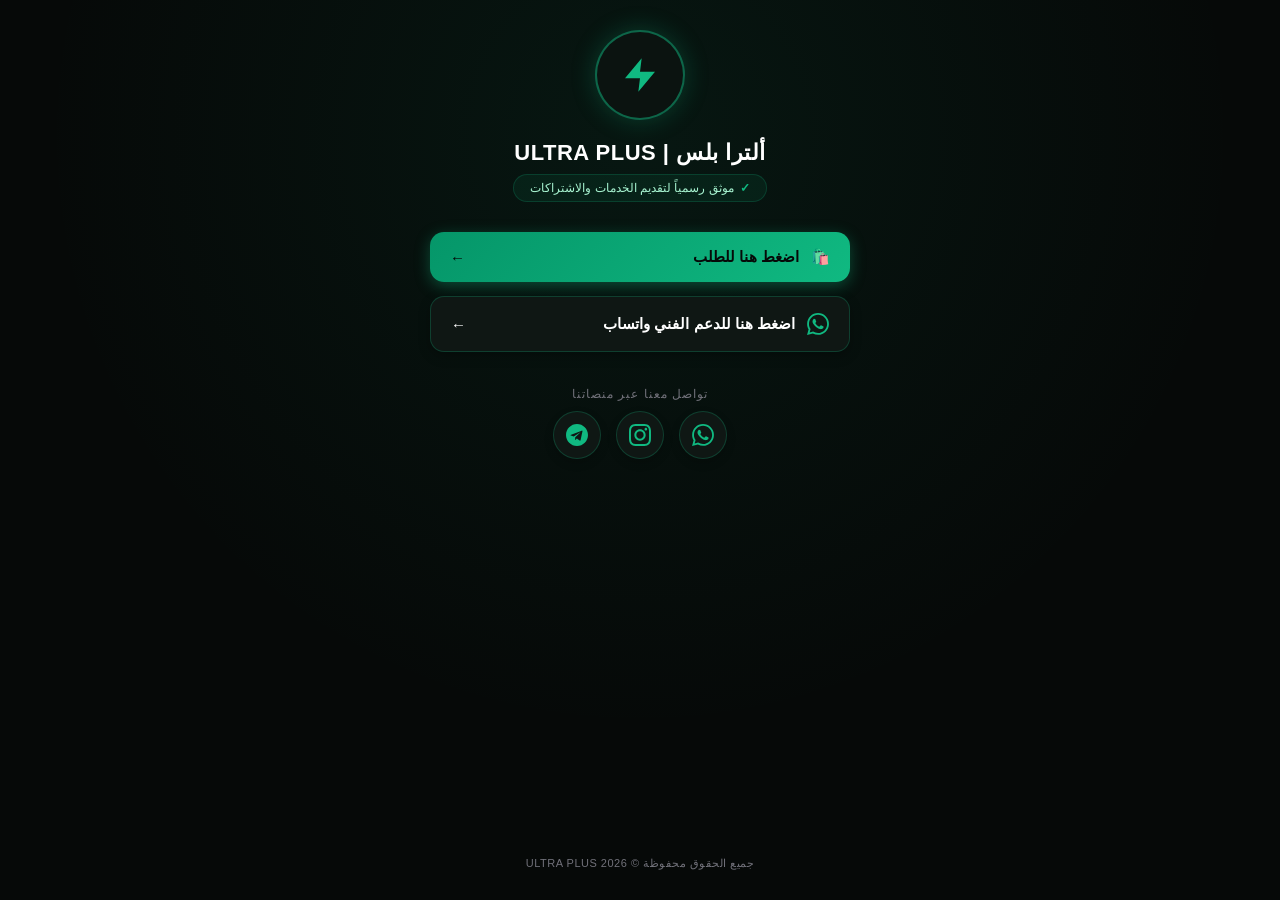
==== commit 6d7f7119: "Update index.html" ====
--- a/index.html
+++ b/index.html
@@ -12,7 +12,7 @@
             font-family: 'Segoe UI', Tahoma, Geneva, Verdana, sans-serif;
         }
         body {
-            background-color: #060908; /* خلفية داكنة جداً عميقة */
+            background-color: #060908;
             color: #ffffff;
             min-height: 100vh;
             display: flex;
@@ -30,7 +30,7 @@
             align-items: center;
             text-align: center;
         }
-        /* دائرة الشعار في الأعلى بلون نيون/تركوازي */
+        /* دائرة الشعار في الأعلى */
         .logo-container {
             position: relative;
             margin-bottom: 20px;
@@ -120,30 +120,56 @@
             align-items: center;
             gap: 12px;
         }
-        /* أيقونات السوشيال ميديا الدائرية تحت */
+        /* أيقونة الواتساب داخل الزر */
+        .whatsapp-icon-svg {
+            width: 22px;
+            height: 22px;
+            fill: #10b981;
+        }
+        .btn-primary .whatsapp-icon-svg {
+            fill: #060908;
+        }
+        /* قسم أيقونات التواصل الاجتماعي تحت مرتبة وفخمة */
+        .social-container {
+            margin-top: 35px;
+            display: flex;
+            flex-direction: column;
+            align-items: center;
+            gap: 10px;
+        }
+        .social-title {
+            font-size: 12px;
+            color: #71717a;
+            letter-spacing: 1px;
+        }
         .social-icons {
             display: flex;
             gap: 15px;
-            margin-top: 35px;
         }
         .social-btn {
-            width: 45px;
-            height: 45px;
+            width: 48px;
+            height: 48px;
             border-radius: 50%;
             background: #0f1714;
-            border: 1px solid rgba(16, 185, 129, 0.2);
+            border: 1px solid rgba(16, 185, 129, 0.25);
             display: flex;
             align-items: center;
             justify-content: center;
             color: #fff;
             text-decoration: none;
-            font-size: 18px;
-            transition: all 0.2s;
+            transition: all 0.25s ease;
+            box-shadow: 0 4px 10px rgba(0, 0, 0, 0.2);
+        }
+        .social-btn svg {
+            width: 22px;
+            height: 22px;
+            fill: #10b981;
         }
         .social-btn:hover {
             border-color: #10b981;
             background: rgba(16, 185, 129, 0.15);
-            transform: scale(1.08);
+            transform: translateY(-3px) scale(1.05);
+            box-shadow: 0 0 15px rgba(16, 185, 129, 0.3);
         }
         /* حقوق أسفل الصفحة */
         footer {
@@ -179,20 +205,33 @@
                 <span>←</span>
             </a>
 
-            <!-- زر الدعم الفني واتساب -->
-            <a href="https://wa.me/9665xxxxxxxx?text=السلام عليكم، أريد الدعم الفني" class="btn" target="_blank">
+            <!-- زر الدعم الفني برقمك مع علامة الواتساب الاحترافية -->
+            <a href="https://wa.me/966568327822?text=السلام عليكم، أريد الدعم الفني واستفسار" class="btn" target="_blank">
                 <div class="btn-content">
-                    <span>💬</span> اضغط هنا للدعم الفني واتساب
+                    <svg class="whatsapp-icon-svg" viewBox="0 0 24 24"><path d="M.057 24l1.687-6.163c-1.041-1.804-1.588-3.849-1.587-5.946.003-6.556 5.338-11.891 11.893-11.891 3.181.001 6.167 1.24 8.413 3.488 2.245 2.248 3.481 5.236 3.48 8.414-.003 6.557-5.338 11.892-11.893 11.892-1.99-.001-3.951-.5-5.688-1.448l-6.305 1.654zm6.597-3.807c1.676.995 3.276 1.591 5.392 1.592 5.448 0 9.886-4.434 9.889-9.885.002-5.462-4.415-9.89-9.881-9.892-5.452 0-9.887 4.434-9.889 9.884-.001 2.225.651 3.891 1.746 5.634l-.999 3.648 3.742-.981zm11.387-5.464c-.074-.124-.272-.198-.57-.347-.297-.149-1.758-.868-2.031-.967-.272-.099-.47-.149-.669.149-.198.297-.768.967-.941 1.165-.173.198-.347.223-.644.074-.297-.149-1.255-.462-2.39-1.475-.883-.788-1.48-1.761-1.653-2.059-.173-.297-.018-.458.13-.606.134-.133.297-.347.446-.521.151-.172.2-.296.3-.495.099-.198.05-.372-.025-.521-.075-.124-.669-1.611-.916-2.206-.242-.579-.487-.501-.669-.51l-.57-.01c-.198 0-.52.074-.792.372s-1.04 1.016-1.04 2.479 1.065 2.876 1.213 3.074c.149.198 2.095 3.2 5.076 4.487.709.306 1.263.489 1.694.626.712.226 1.36.194 1.872.118.571-.085 1.758-.719 2.006-1.413.248-.695.248-1.29.173-1.414z"/></svg>
+                     اضغط هنا للدعم الفني واتساب
                 </div>
                 <span>←</span>
             </a>
         </div>
 
-        <!-- أيقونات التواصل الاجتماعي -->
-        <div class="social-icons">
-            <a href="#" class="social-btn" title="Telegram">✈️</a>
-            <a href="#" class="social-btn" title="Instagram">📸</a>
-            <a href="https://wa.me/9665xxxxxxxx" class="social-btn" title="WhatsApp" target="_blank">💬</a>
+        <!-- قسم أيقونات التواصل الاجتماعي تحت -->
+        <div class="social-container">
+            <span class="social-title">تواصل معنا عبر منصاتنا</span>
+            <div class="social-icons">
+                <!-- واتساب -->
+                <a href="https://wa.me/966568327822" class="social-btn" title="WhatsApp" target="_blank">
+                    <svg viewBox="0 0 24 24"><path d="M.057 24l1.687-6.163c-1.041-1.804-1.588-3.849-1.587-5.946.003-6.556 5.338-11.891 11.893-11.891 3.181.001 6.167 1.24 8.413 3.488 2.245 2.248 3.481 5.236 3.48 8.414-.003 6.557-5.338 11.892-11.893 11.892-1.99-.001-3.951-.5-5.688-1.448l-6.305 1.654zm6.597-3.807c1.676.995 3.276 1.591 5.392 1.592 5.448 0 9.886-4.434 9.889-9.885.002-5.462-4.415-9.89-9.881-9.892-5.452 0-9.887 4.434-9.889 9.884-.001 2.225.651 3.891 1.746 5.634l-.999 3.648 3.742-.981zm11.387-5.464c-.074-.124-.272-.198-.57-.347-.297-.149-1.758-.868-2.031-.967-.272-.099-.47-.149-.669.149-.198.297-.768.967-.941 1.165-.173.198-.347.223-.644.074-.297-.149-1.255-.462-2.39-1.475-.883-.788-1.48-1.761-1.653-2.059-.173-.297-.018-.458.13-.606.134-.133.297-.347.446-.521.151-.172.2-.296.3-.495.099-.198.05-.372-.025-.521-.075-.124-.669-1.611-.916-2.206-.242-.579-.487-.501-.669-.51l-.57-.01c-.198 0-.52.074-.792.372s-1.04 1.016-1.04 2.479 1.065 2.876 1.213 3.074c.149.198 2.095 3.2 5.076 4.487.709.306 1.263.489 1.694.626.712.226 1.36.194 1.872.118.571-.085 1.758-.719 2.006-1.413.248-.695.248-1.29.173-1.414z"/></svg>
+                </a>
+                <!-- إنستقرام -->
+                <a href="https://instagram.com/your-instagram" class="social-btn" title="Instagram" target="_blank">
+                    <svg viewBox="0 0 24 24"><path d="M12 2.163c3.204 0 3.584.012 4.85.07 3.252.148 4.771 1.691 4.919 4.919.058 1.265.069 1.645.069 4.849 0 3.205-.012 3.584-.069 4.849-.149 3.225-1.664 4.771-4.919 4.919-1.266.058-1.644.07-4.85.07-3.204 0-3.584-.012-4.849-.07-3.26-.149-4.771-1.699-4.919-4.92-.058-1.265-.07-1.644-.07-4.849 0-3.204.013-3.583.07-4.849.149-3.227 1.664-4.771 4.919-4.919 1.266-.057 1.645-.069 4.849-.069zm0-2.163c-3.259 0-3.667.014-4.947.072-4.358.2-6.78 2.618-6.98 6.98-.059 1.281-.073 1.689-.073 4.948 0 3.259.014 3.668.072 4.948.2 4.358 2.618 6.78 6.98 6.98 1.281.058 1.689.072 4.948.072 3.259 0 3.668-.014 4.948-.072 4.354-.2 6.782-2.618 6.979-6.98.059-1.28.073-1.689.073-4.948 0-3.259-.014-3.667-.072-4.947-.196-4.354-2.617-6.78-6.979-6.98-1.281-.059-1.69-.073-4.949-.073zm0 5.838c-3.403 0-6.162 2.759-6.162 6.162s2.759 6.163 6.162 6.163 6.162-2.759 6.162-6.163c0-3.403-2.759-6.162-6.162-6.162zm0 10.162c-2.209 0-4-1.79-4-4 0-2.209 1.791-4 4-4s4 1.791 4 4c0 2.21-1.791 4-4 4zm6.406-11.845c-.796 0-1.441.645-1.441 1.44s.645 1.44 1.441 1.44c.795 0 1.439-.645 1.439-1.44s-.644-1.44-1.439-1.44z"/></svg>
+                </a>
+                <!-- تلجرام -->
+                <a href="https://t.me/your-telegram" class="social-btn" title="Telegram" target="_blank">
+                    <svg viewBox="0 0 24 24"><path d="M12 0c-6.627 0-12 5.373-12 12s5.373 12 12 12 12-5.373 12-12-5.373-12-12-12zm5.894 8.221l-1.97 9.28c-.145.658-.537.818-1.084.508l-3-2.21-1.446 1.394c-.14.14-.26.26-.534.26l.213-3.053 5.56-5.023c.242-.213-.054-.333-.373-.121l-6.871 4.326-2.962-.924c-.643-.204-.657-.643.136-.953l11.57-4.461c.537-.195 1.006.131.832.943z"/></svg>
+                </a>
+            </div>
         </div>
     </div>
 
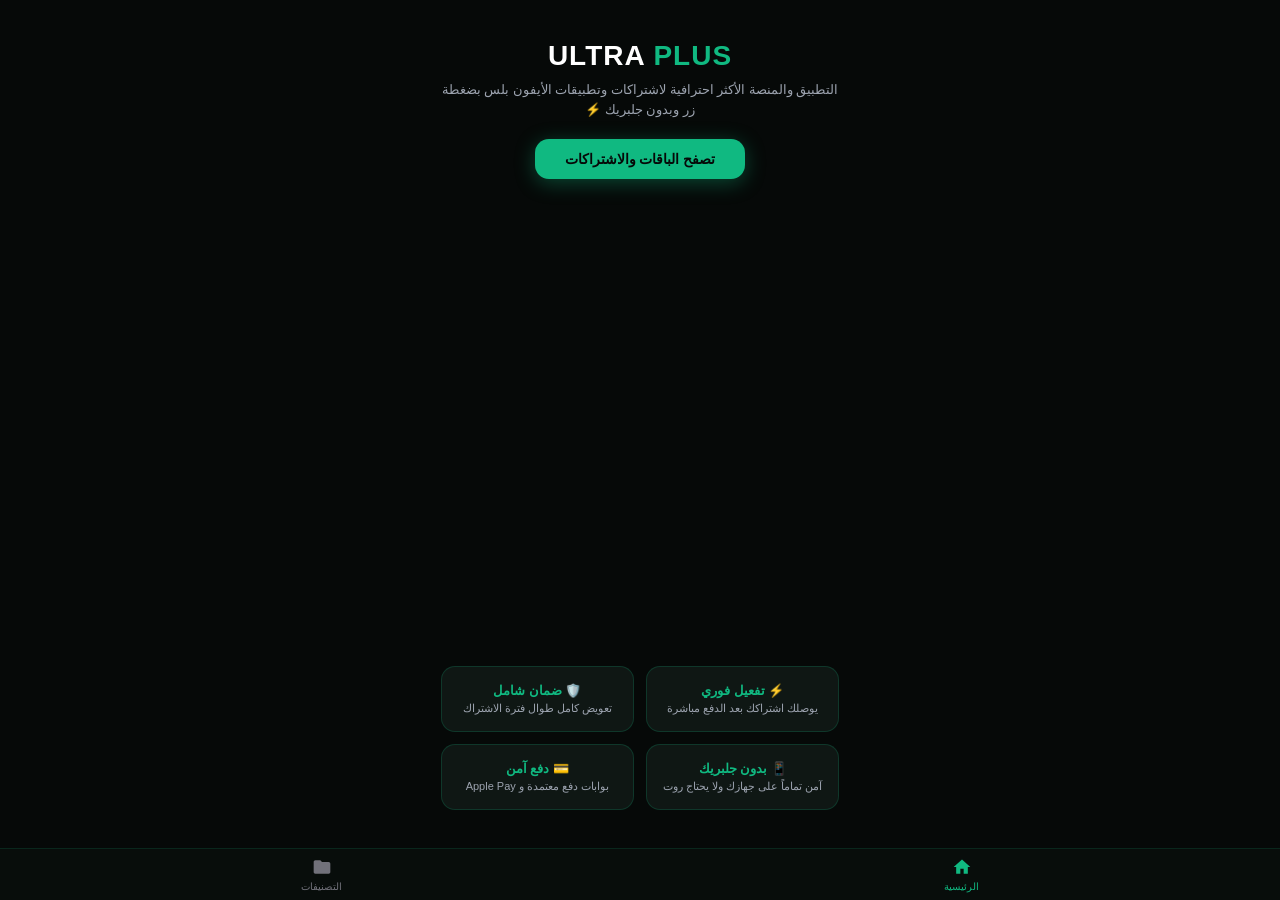
==== commit ebfc657a: "Update index.html" ====
--- a/index.html
+++ b/index.html
@@ -17,227 +17,150 @@
             min-height: 100vh;
             display: flex;
             flex-direction: column;
-            align-items: center;
             justify-content: space-between;
-            padding: 30px 20px;
-            background-image: radial-gradient(circle at 50% 15%, rgba(16, 185, 129, 0.08) 0%, transparent 60%);
+            padding-bottom: 70px;
         }
-        .main-content {
+        .hero {
+            text-align: center;
+            padding: 40px 20px 20px 20px;
+        }
+        .hero h1 {
+            font-size: 28px;
+            font-weight: 900;
+            color: #fff;
+            margin-bottom: 8px;
+            letter-spacing: 1px;
+        }
+        .hero h1 span {
+            color: #10b981;
+        }
+        .hero p {
+            font-size: 13px;
+            color: #9ca3af;
+            max-width: 400px;
+            margin: 0 auto 20px auto;
+            line-height: 1.5;
+        }
+        .cta-btn {
+            display: inline-block;
+            background: #10b981;
+            color: #060908;
+            padding: 12px 30px;
+            border-radius: 14px;
+            font-size: 14px;
+            font-weight: bold;
+            text-decoration: none;
+            box-shadow: 0 4px 20px rgba(16, 185, 129, 0.35);
+            transition: transform 0.2s, background 0.2s;
+        }
+        .cta-btn:hover {
+            background: #34d399;
+            transform: scale(1.05);
+        }
+        .features {
+            display: grid;
+            grid-template-columns: repeat(2, 1fr);
+            gap: 12px;
+            padding: 0 20px;
+            margin: 20px 0;
+            max-width: 500px;
+            margin-left: auto;
+            margin-right: auto;
+        }
+        .feature-box {
+            background: #0f1714;
+            border: 1px solid rgba(16, 185, 129, 0.2);
+            padding: 16px;
+            border-radius: 14px;
+            text-align: center;
+        }
+        .feature-box h3 {
+            font-size: 13px;
+            color: #10b981;
+            margin-bottom: 4px;
+        }
+        .feature-box p {
+            font-size: 11px;
+            color: #9ca3af;
+        }
+        /* شريط التنقل السفلي */
+        .bottom-nav {
+            position: fixed;
+            bottom: 0;
+            left: 0;
             width: 100%;
-            max-width: 420px;
+            background-color: #080d0b;
+            border-top: 1px solid rgba(16, 185, 129, 0.15);
+            display: flex;
+            justify-content: space-around;
+            padding: 8px 0;
+            z-index: 99;
+            direction: ltr;
+        }
+        .nav-item {
+            text-decoration: none;
+            color: #71717a;
+            font-size: 10px;
             display: flex;
             flex-direction: column;
             align-items: center;
-            text-align: center;
+            gap: 4px;
+            direction: rtl;
+            cursor: pointer;
+            transition: color 0.2s;
         }
-        /* دائرة الشعار في الأعلى */
-        .logo-container {
-            position: relative;
-            margin-bottom: 20px;
+        .nav-item svg {
+            width: 20px;
+            height: 20px;
+            fill: #71717a;
+            transition: fill 0.2s;
         }
-        .logo {
-            width: 90px;
-            height: 90px;
-            border-radius: 50%;
-            background: #0b1310;
-            border: 2px solid rgba(16, 185, 129, 0.5);
-            display: flex;
-            align-items: center;
-            justify-content: center;
-            box-shadow: 0 0 25px rgba(16, 185, 129, 0.25);
+        .nav-item.active, .nav-item:hover {
+            color: #10b981;
         }
-        .logo svg {
-            width: 40px;
-            height: 40px;
+        .nav-item.active svg, .nav-item:hover svg {
             fill: #10b981;
-        }
-        /* الاسم */
-        h1 {
-            font-size: 22px;
-            font-weight: 800;
-            color: #ffffff;
-            margin-bottom: 8px;
-            letter-spacing: 0.5px;
-        }
-        /* عبارة موثوق رسمياً */
-        .verified-badge {
-            display: inline-flex;
-            align-items: center;
-            gap: 6px;
-            background: rgba(16, 185, 129, 0.08);
-            border: 1px solid rgba(16, 185, 129, 0.2);
-            padding: 6px 16px;
-            border-radius: 20px;
-            font-size: 12px;
-            color: #a7f3d0;
-            margin-bottom: 30px;
-        }
-        .verified-badge span {
-            color: #10b981;
-            font-weight: bold;
-        }
-        /* الأزرار الفخمة */
-        .links-container {
-            width: 100%;
-            display: flex;
-            flex-direction: column;
-            gap: 14px;
-        }
-        .btn {
-            background: #0f1714;
-            border: 1px solid rgba(16, 185, 129, 0.25);
-            border-radius: 14px;
-            padding: 16px 20px;
-            color: #ffffff;
-            text-decoration: none;
-            font-size: 15px;
-            font-weight: 600;
-            display: flex;
-            align-items: center;
-            justify-content: space-between;
-            transition: all 0.3s ease;
-            box-shadow: 0 4px 12px rgba(0, 0, 0, 0.3);
-        }
-        .btn:hover {
-            border-color: #10b981;
-            background: rgba(16, 185, 129, 0.08);
-            transform: translateY(-2px);
-            box-shadow: 0 0 20px rgba(16, 185, 129, 0.2);
-        }
-        .btn-primary {
-            background: linear-gradient(135deg, #059669, #10b981);
-            border: none;
-            color: #060908;
-            font-weight: bold;
-            box-shadow: 0 4px 15px rgba(16, 185, 129, 0.35);
-        }
-        .btn-primary:hover {
-            background: linear-gradient(135deg, #047857, #059669);
-            color: #ffffff;
-        }
-        .btn-content {
-            display: flex;
-            align-items: center;
-            gap: 12px;
-        }
-        /* أيقونة الواتساب داخل الزر */
-        .whatsapp-icon-svg {
-            width: 22px;
-            height: 22px;
-            fill: #10b981;
-        }
-        .btn-primary .whatsapp-icon-svg {
-            fill: #060908;
-        }
-        /* قسم أيقونات التواصل الاجتماعي تحت مرتبة وفخمة */
-        .social-container {
-            margin-top: 35px;
-            display: flex;
-            flex-direction: column;
-            align-items: center;
-            gap: 10px;
-        }
-        .social-title {
-            font-size: 12px;
-            color: #71717a;
-            letter-spacing: 1px;
-        }
-        .social-icons {
-            display: flex;
-            gap: 15px;
-        }
-        .social-btn {
-            width: 48px;
-            height: 48px;
-            border-radius: 50%;
-            background: #0f1714;
-            border: 1px solid rgba(16, 185, 129, 0.25);
-            display: flex;
-            align-items: center;
-            justify-content: center;
-            color: #fff;
-            text-decoration: none;
-            transition: all 0.25s ease;
-            box-shadow: 0 4px 10px rgba(0, 0, 0, 0.2);
-        }
-        .social-btn svg {
-            width: 22px;
-            height: 22px;
-            fill: #10b981;
-        }
-        .social-btn:hover {
-            border-color: #10b981;
-            background: rgba(16, 185, 129, 0.15);
-            transform: translateY(-3px) scale(1.05);
-            box-shadow: 0 0 15px rgba(16, 185, 129, 0.3);
-        }
-        /* حقوق أسفل الصفحة */
-        footer {
-            margin-top: 25px;
-            font-size: 11px;
-            color: #71717a;
-            letter-spacing: 0.5px;
         }
     </style>
 </head>
 <body>
 
-    <div class="main-content">
-        <!-- دائرة الشعار في الأعلى -->
-        <div class="logo-container">
-            <div class="logo">
-                <svg viewBox="0 0 24 24"><path d="M13 2L3 14h9l-1 8 10-12h-9l1-8z"/></svg>
-            </div>
+    <div class="hero">
+        <h1>ULTRA <span>PLUS</span></h1>
+        <p>التطبيق والمنصة الأكثر احترافية لاشتراكات وتطبيقات الأيفون بلس بضغطة زر وبدون جلبريك ⚡</p>
+        <a href="store.html" class="cta-btn">تصفح الباقات والاشتراكات</a>
+    </div>
+
+    <div class="features">
+        <div class="feature-box">
+            <h3>⚡ تفعيل فوري</h3>
+            <p>يوصلك اشتراكك بعد الدفع مباشرة</p>
         </div>
-
-        <h1>ألترا بلس | ULTRA PLUS</h1>
-        <div class="verified-badge">
-            <span>✓</span> موثق رسمياً لتقديم الخدمات والاشتراكات
+        <div class="feature-box">
+            <h3>🛡️ ضمان شامل</h3>
+            <p>تعويض كامل طوال فترة الاشتراك</p>
         </div>
-
-        <!-- الأزرار الرئيسية -->
-        <div class="links-container">
-            <!-- زر الطلب يوديك للمتجر مباشرة -->
-            <a href="store.html" class="btn btn-primary">
-                <div class="btn-content">
-                    <span>🛍️</span> اضغط هنا للطلب
-                </div>
-                <span>←</span>
-            </a>
-
-            <!-- زر الدعم الفني برقمك مع علامة الواتساب الاحترافية -->
-            <a href="https://wa.me/966568327822?text=السلام عليكم، أريد الدعم الفني واستفسار" class="btn" target="_blank">
-                <div class="btn-content">
-                    <svg class="whatsapp-icon-svg" viewBox="0 0 24 24"><path d="M.057 24l1.687-6.163c-1.041-1.804-1.588-3.849-1.587-5.946.003-6.556 5.338-11.891 11.893-11.891 3.181.001 6.167 1.24 8.413 3.488 2.245 2.248 3.481 5.236 3.48 8.414-.003 6.557-5.338 11.892-11.893 11.892-1.99-.001-3.951-.5-5.688-1.448l-6.305 1.654zm6.597-3.807c1.676.995 3.276 1.591 5.392 1.592 5.448 0 9.886-4.434 9.889-9.885.002-5.462-4.415-9.89-9.881-9.892-5.452 0-9.887 4.434-9.889 9.884-.001 2.225.651 3.891 1.746 5.634l-.999 3.648 3.742-.981zm11.387-5.464c-.074-.124-.272-.198-.57-.347-.297-.149-1.758-.868-2.031-.967-.272-.099-.47-.149-.669.149-.198.297-.768.967-.941 1.165-.173.198-.347.223-.644.074-.297-.149-1.255-.462-2.39-1.475-.883-.788-1.48-1.761-1.653-2.059-.173-.297-.018-.458.13-.606.134-.133.297-.347.446-.521.151-.172.2-.296.3-.495.099-.198.05-.372-.025-.521-.075-.124-.669-1.611-.916-2.206-.242-.579-.487-.501-.669-.51l-.57-.01c-.198 0-.52.074-.792.372s-1.04 1.016-1.04 2.479 1.065 2.876 1.213 3.074c.149.198 2.095 3.2 5.076 4.487.709.306 1.263.489 1.694.626.712.226 1.36.194 1.872.118.571-.085 1.758-.719 2.006-1.413.248-.695.248-1.29.173-1.414z"/></svg>
-                     اضغط هنا للدعم الفني واتساب
-                </div>
-                <span>←</span>
-            </a>
+        <div class="feature-box">
+            <h3>📱 بدون جلبريك</h3>
+            <p>آمن تماماً على جهازك ولا يحتاج روت</p>
         </div>
-
-        <!-- قسم أيقونات التواصل الاجتماعي تحت -->
-        <div class="social-container">
-            <span class="social-title">تواصل معنا عبر منصاتنا</span>
-            <div class="social-icons">
-                <!-- واتساب -->
-                <a href="https://wa.me/966568327822" class="social-btn" title="WhatsApp" target="_blank">
-                    <svg viewBox="0 0 24 24"><path d="M.057 24l1.687-6.163c-1.041-1.804-1.588-3.849-1.587-5.946.003-6.556 5.338-11.891 11.893-11.891 3.181.001 6.167 1.24 8.413 3.488 2.245 2.248 3.481 5.236 3.48 8.414-.003 6.557-5.338 11.892-11.893 11.892-1.99-.001-3.951-.5-5.688-1.448l-6.305 1.654zm6.597-3.807c1.676.995 3.276 1.591 5.392 1.592 5.448 0 9.886-4.434 9.889-9.885.002-5.462-4.415-9.89-9.881-9.892-5.452 0-9.887 4.434-9.889 9.884-.001 2.225.651 3.891 1.746 5.634l-.999 3.648 3.742-.981zm11.387-5.464c-.074-.124-.272-.198-.57-.347-.297-.149-1.758-.868-2.031-.967-.272-.099-.47-.149-.669.149-.198.297-.768.967-.941 1.165-.173.198-.347.223-.644.074-.297-.149-1.255-.462-2.39-1.475-.883-.788-1.48-1.761-1.653-2.059-.173-.297-.018-.458.13-.606.134-.133.297-.347.446-.521.151-.172.2-.296.3-.495.099-.198.05-.372-.025-.521-.075-.124-.669-1.611-.916-2.206-.242-.579-.487-.501-.669-.51l-.57-.01c-.198 0-.52.074-.792.372s-1.04 1.016-1.04 2.479 1.065 2.876 1.213 3.074c.149.198 2.095 3.2 5.076 4.487.709.306 1.263.489 1.694.626.712.226 1.36.194 1.872.118.571-.085 1.758-.719 2.006-1.413.248-.695.248-1.29.173-1.414z"/></svg>
-                </a>
-                <!-- إنستقرام -->
-                <a href="https://instagram.com/your-instagram" class="social-btn" title="Instagram" target="_blank">
-                    <svg viewBox="0 0 24 24"><path d="M12 2.163c3.204 0 3.584.012 4.85.07 3.252.148 4.771 1.691 4.919 4.919.058 1.265.069 1.645.069 4.849 0 3.205-.012 3.584-.069 4.849-.149 3.225-1.664 4.771-4.919 4.919-1.266.058-1.644.07-4.85.07-3.204 0-3.584-.012-4.849-.07-3.26-.149-4.771-1.699-4.919-4.92-.058-1.265-.07-1.644-.07-4.849 0-3.204.013-3.583.07-4.849.149-3.227 1.664-4.771 4.919-4.919 1.266-.057 1.645-.069 4.849-.069zm0-2.163c-3.259 0-3.667.014-4.947.072-4.358.2-6.78 2.618-6.98 6.98-.059 1.281-.073 1.689-.073 4.948 0 3.259.014 3.668.072 4.948.2 4.358 2.618 6.78 6.98 6.98 1.281.058 1.689.072 4.948.072 3.259 0 3.668-.014 4.948-.072 4.354-.2 6.782-2.618 6.979-6.98.059-1.28.073-1.689.073-4.948 0-3.259-.014-3.667-.072-4.947-.196-4.354-2.617-6.78-6.979-6.98-1.281-.059-1.69-.073-4.949-.073zm0 5.838c-3.403 0-6.162 2.759-6.162 6.162s2.759 6.163 6.162 6.163 6.162-2.759 6.162-6.163c0-3.403-2.759-6.162-6.162-6.162zm0 10.162c-2.209 0-4-1.79-4-4 0-2.209 1.791-4 4-4s4 1.791 4 4c0 2.21-1.791 4-4 4zm6.406-11.845c-.796 0-1.441.645-1.441 1.44s.645 1.44 1.441 1.44c.795 0 1.439-.645 1.439-1.44s-.644-1.44-1.439-1.44z"/></svg>
-                </a>
-                <!-- تلجرام -->
-                <a href="https://t.me/your-telegram" class="social-btn" title="Telegram" target="_blank">
-                    <svg viewBox="0 0 24 24"><path d="M12 0c-6.627 0-12 5.373-12 12s5.373 12 12 12 12-5.373 12-12-5.373-12-12-12zm5.894 8.221l-1.97 9.28c-.145.658-.537.818-1.084.508l-3-2.21-1.446 1.394c-.14.14-.26.26-.534.26l.213-3.053 5.56-5.023c.242-.213-.054-.333-.373-.121l-6.871 4.326-2.962-.924c-.643-.204-.657-.643.136-.953l11.57-4.461c.537-.195 1.006.131.832.943z"/></svg>
-                </a>
-            </div>
+        <div class="feature-box">
+            <h3>💳 دفع آمن</h3>
+            <p>بوابات دفع معتمدة و Apple Pay</p>
         </div>
     </div>
 
-    <footer>
-        جميع الحقوق محفوظة © 2026 ULTRA PLUS
-    </footer>
+    <!-- شريط التنقل السفلي -->
+    <nav class="bottom-nav">
+        <a href="store.html" class="nav-item">
+            <svg viewBox="0 0 24 24"><path d="M10 4H4c-1.1 0-1.99.9-1.99 2L2 18c0 1.1.9 2 2 2h16c1.1 0 2-.9 2-2V8c0-1.1-.9-2-2-2h-8l-2-2z"/></svg>
+            التصنيفات
+        </a>
+        <a href="index.html" class="nav-item active">
+            <svg viewBox="0 0 24 24"><path d="M10 20v-6h4v6h5v-8h3L12 3 2 12h3v8z"/></svg>
+            الرئيسية
+        </a>
+    </nav>
 
 </body>
 </html>
